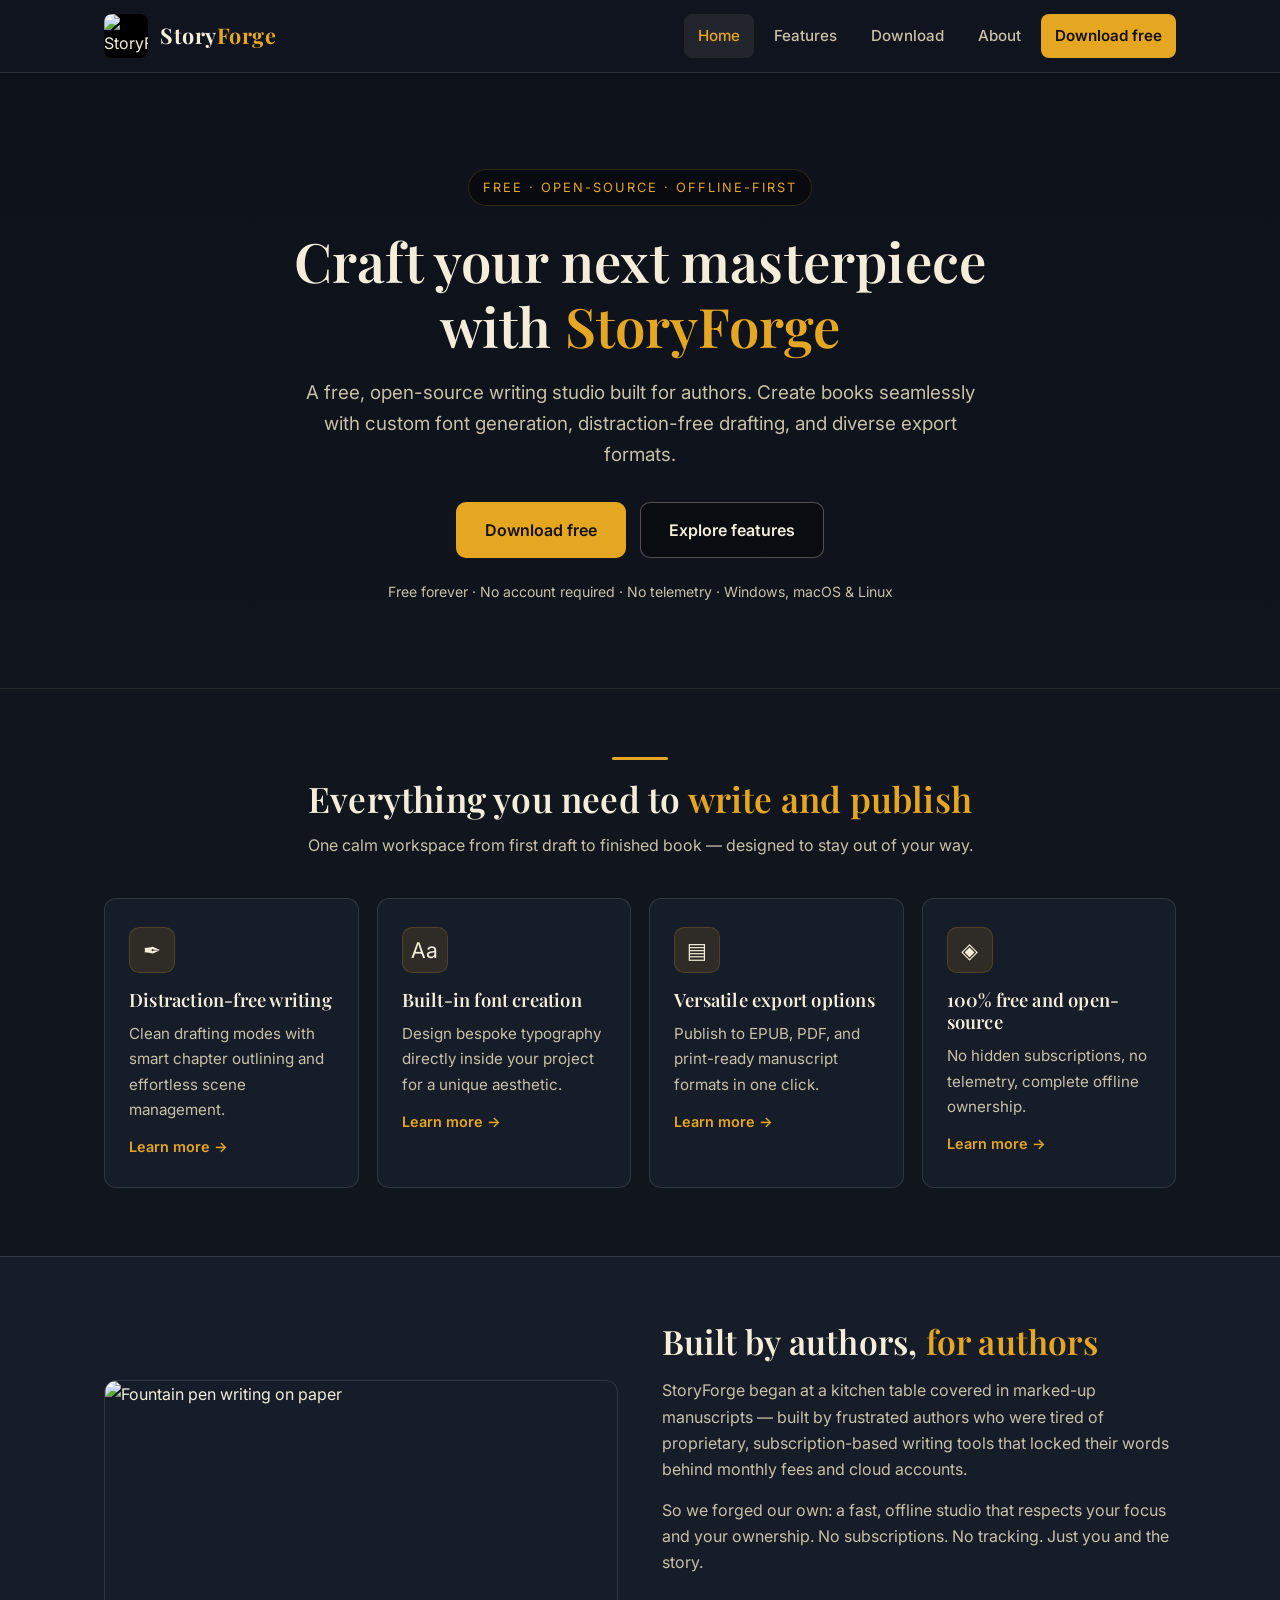
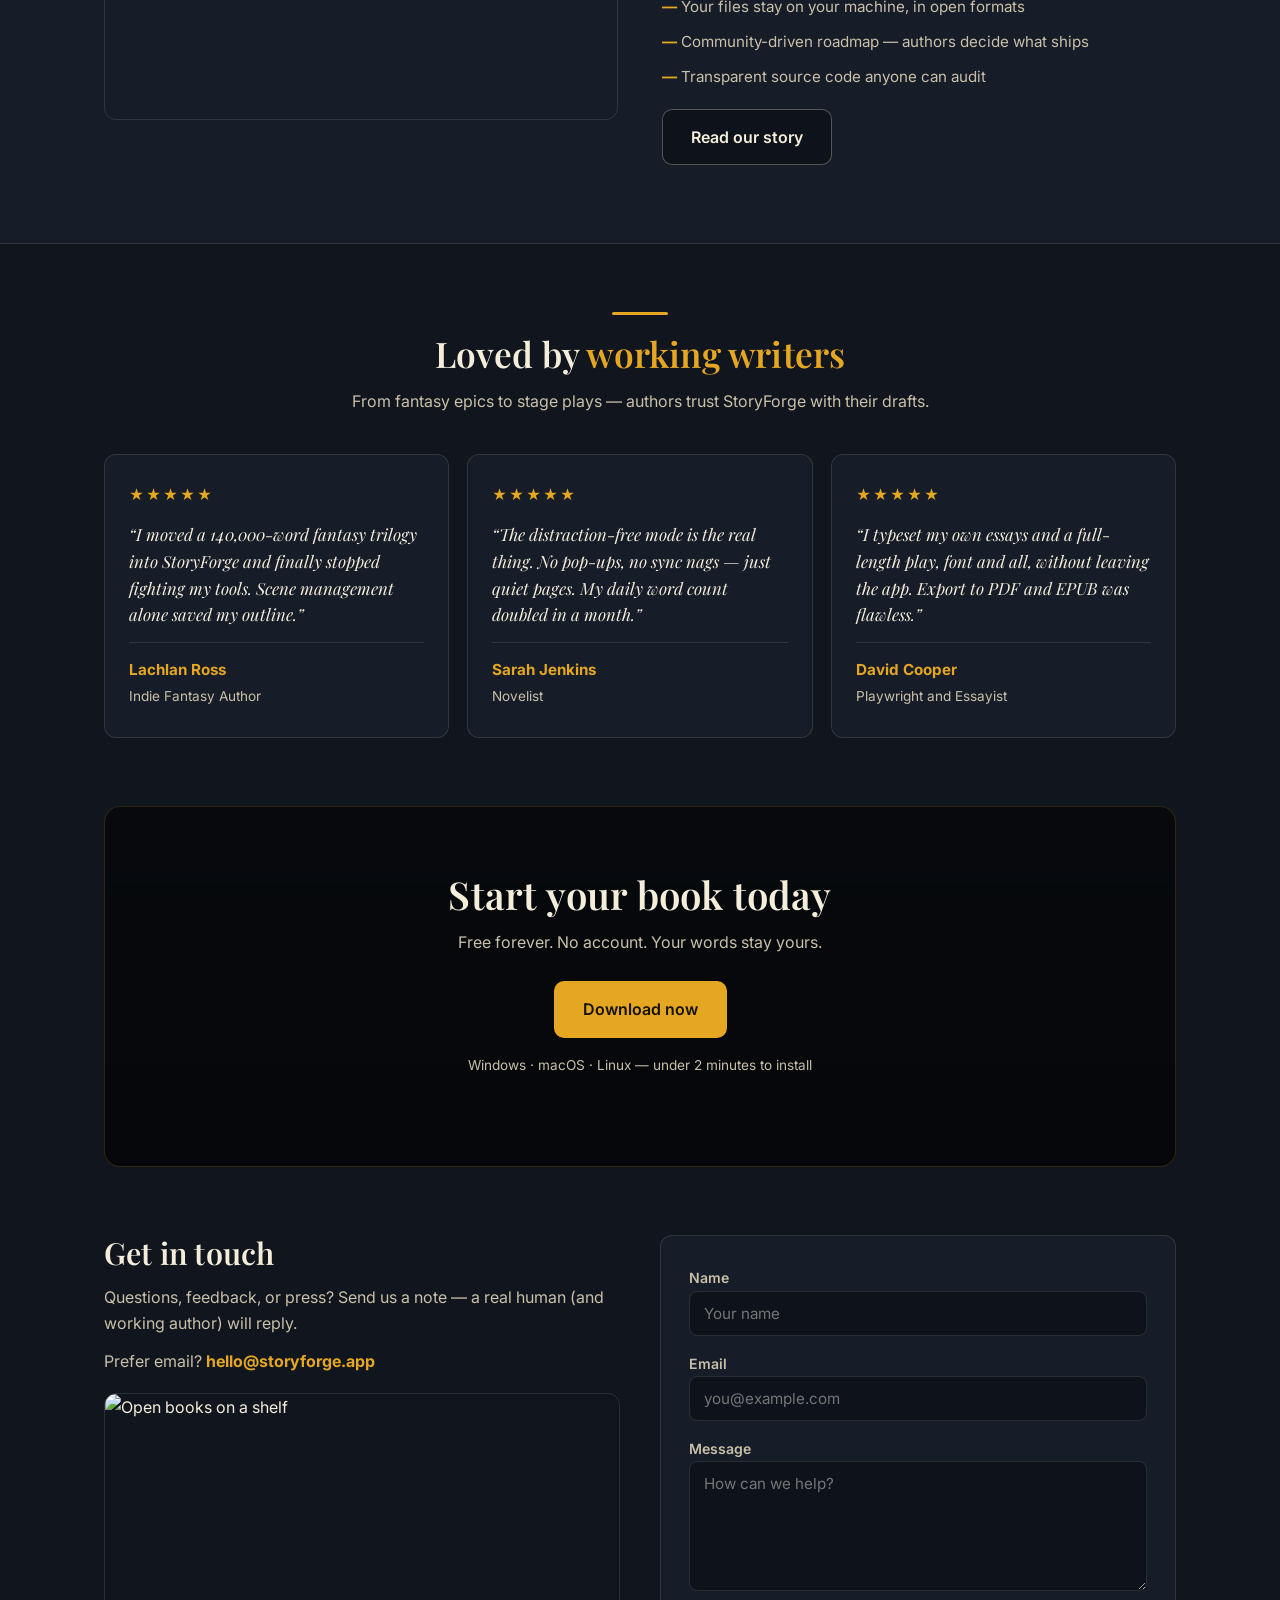
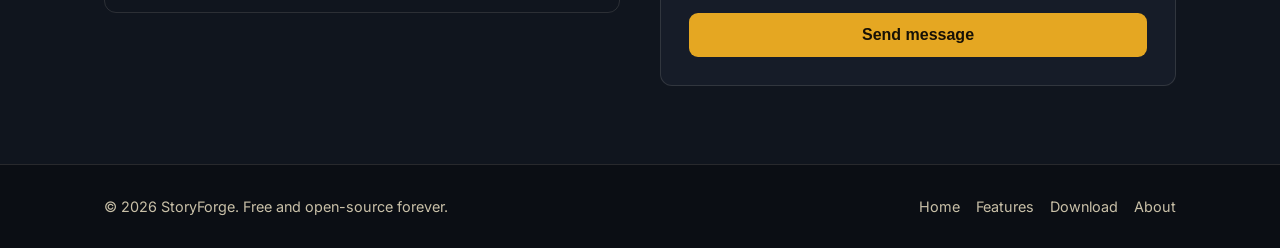
==== index.html @ f8286d77 "Add files via upload" ====
<!DOCTYPE html>
<html lang="en">
<head>
<meta charset="UTF-8">
<meta name="viewport" content="width=device-width, initial-scale=1.0">
<title>StoryForge — Free, Open-Source Writing Studio for Authors</title>
<meta name="description" content="StoryForge is a free, open-source writing studio for authors, novelists and independent publishers. Distraction-free drafting, built-in font creation, and versatile export.">
<link rel="stylesheet" href="styles.css">
<link rel="icon" type="image/png" href="assets/logo.png">
</head>
<body>

<header class="site">
  <div class="nav">
    <a class="brand" href="index.html">
      <img src="assets/logo.png" alt="StoryForge logo — anvil and pen nib">
      <span class="brand-name">Story<span>Forge</span></span>
    </a>
    <button class="hamburger" aria-label="Menu" onclick="document.querySelector('nav.links').classList.toggle('open')">☰</button>
    <nav class="links">
      <a href="index.html" class="active">Home</a>
      <a href="features.html">Features</a>
      <a href="download.html">Download</a>
      <a href="about.html">About</a>
      <a href="download.html" class="nav-cta">Download free</a>
    </nav>
  </div>
</header>

<div class="hero">
  <div class="hero-bg" style="background-image:url('https://images.unsplash.com/photo-1481627834876-b7833e8f5570?q=80&w=2000&auto=format&fit=crop')"></div>
  <div class="hero-inner">
    <span class="eyebrow">Free · Open-source · Offline-first</span>
    <h1>Craft your next masterpiece with <em>StoryForge</em></h1>
    <p class="sub">A free, open-source writing studio built for authors. Create books seamlessly with custom font generation, distraction-free drafting, and diverse export formats.</p>
    <div class="btnrow">
      <a class="btn btn-gold" href="download.html">Download free</a>
      <a class="btn btn-ghost" href="features.html">Explore features</a>
    </div>
    <p class="hero-meta">Free forever · No account required · No telemetry · Windows, macOS &amp; Linux</p>
  </div>
</div>

<section class="block">
  <div class="wrap">
    <div class="sec-title">
      <div class="gold-rule"></div>
      <h2>Everything you need to <span>write and publish</span></h2>
      <p>One calm workspace from first draft to finished book — designed to stay out of your way.</p>
    </div>
    <div class="grid4">
      <div class="card">
        <div class="icon">✒</div>
        <h3>Distraction-free writing</h3>
        <p>Clean drafting modes with smart chapter outlining and effortless scene management.</p>
        <p style="margin-top:12px"><a class="learn" href="features.html#writing">Learn more →</a></p>
      </div>
      <div class="card">
        <div class="icon">Aa</div>
        <h3>Built-in font creation</h3>
        <p>Design bespoke typography directly inside your project for a unique aesthetic.</p>
        <p style="margin-top:12px"><a class="learn" href="features.html#fonts">Learn more →</a></p>
      </div>
      <div class="card">
        <div class="icon">▤</div>
        <h3>Versatile export options</h3>
        <p>Publish to EPUB, PDF, and print-ready manuscript formats in one click.</p>
        <p style="margin-top:12px"><a class="learn" href="features.html#export">Learn more →</a></p>
      </div>
      <div class="card">
        <div class="icon">◈</div>
        <h3>100% free and open-source</h3>
        <p>No hidden subscriptions, no telemetry, complete offline ownership.</p>
        <p style="margin-top:12px"><a class="learn" href="features.html#open">Learn more →</a></p>
      </div>
    </div>
  </div>
</section>

<div class="split">
  <section class="block" style="padding:64px 0">
    <div class="wrap split-grid">
      <div>
        <img class="round" src="https://images.unsplash.com/photo-1455390582262-044cdead277a?q=80&w=1400&auto=format&fit=crop" alt="Fountain pen writing on paper">
      </div>
      <div>
        <h2>Built by authors, <span style="color:var(--gold)">for authors</span></h2>
        <p>StoryForge began at a kitchen table covered in marked-up manuscripts — built by frustrated authors who were tired of proprietary, subscription-based writing tools that locked their words behind monthly fees and cloud accounts.</p>
        <p>So we forged our own: a fast, offline studio that respects your focus and your ownership. No subscriptions. No tracking. Just you and the story.</p>
        <ul class="checklist">
          <li>Your files stay on your machine, in open formats</li>
          <li>Community-driven roadmap — authors decide what ships</li>
          <li>Transparent source code anyone can audit</li>
        </ul>
        <p style="margin-top:20px"><a class="btn btn-ghost" href="about.html">Read our story</a></p>
      </div>
    </div>
  </section>
</div>

<section class="block">
  <div class="wrap">
    <div class="sec-title">
      <div class="gold-rule"></div>
      <h2>Loved by <span>working writers</span></h2>
      <p>From fantasy epics to stage plays — authors trust StoryForge with their drafts.</p>
    </div>
    <div class="grid3">
      <div class="quote">
        <div class="stars">★★★★★</div>
        <p class="text">“I moved a 140,000-word fantasy trilogy into StoryForge and finally stopped fighting my tools. Scene management alone saved my outline.”</p>
        <div class="who"><strong>Lachlan Ross</strong><span>Indie Fantasy Author</span></div>
      </div>
      <div class="quote">
        <div class="stars">★★★★★</div>
        <p class="text">“The distraction-free mode is the real thing. No pop-ups, no sync nags — just quiet pages. My daily word count doubled in a month.”</p>
        <div class="who"><strong>Sarah Jenkins</strong><span>Novelist</span></div>
      </div>
      <div class="quote">
        <div class="stars">★★★★★</div>
        <p class="text">“I typeset my own essays and a full-length play, font and all, without leaving the app. Export to PDF and EPUB was flawless.”</p>
        <div class="who"><strong>David Cooper</strong><span>Playwright and Essayist</span></div>
      </div>
    </div>
  </div>
</section>

<section class="block" style="padding-top:0">
  <div class="wrap">
    <div class="cta-banner">
      <h2>Start your book today</h2>
      <p>Free forever. No account. Your words stay yours.</p>
      <a class="btn btn-gold" href="download.html">Download now</a>
      <p class="fine">Windows · macOS · Linux — under 2 minutes to install</p>
    </div>
  </div>
</section>

<section class="block" style="padding-top:0" id="contact">
  <div class="wrap contact-grid">
    <div class="contact-info">
      <h2>Get in touch</h2>
      <p>Questions, feedback, or press? Send us a note — a real human (and working author) will reply.</p>
      <p>Prefer email? <strong style="color:var(--gold)">hello@storyforge.app</strong></p>
      <img src="https://images.unsplash.com/photo-1512820790803-83ca734da794?q=80&w=1400&auto=format&fit=crop" alt="Open books on a shelf" style="border-radius:12px;border:1px solid var(--line2);margin-top:18px;height:220px;width:100%;object-fit:cover">
    </div>
    <form class="contact" action="mailto:hello@storyforge.app" method="post" enctype="text/plain">
      <div>
        <label for="name">Name</label>
        <input id="name" name="name" type="text" placeholder="Your name" required>
      </div>
      <div>
        <label for="email">Email</label>
        <input id="email" name="email" type="email" placeholder="you@example.com" required>
      </div>
      <div>
        <label for="message">Message</label>
        <textarea id="message" name="message" placeholder="How can we help?" required></textarea>
      </div>
      <button class="submit" type="submit">Send message</button>
    </form>
  </div>
</section>

<footer>
  <div class="wrap foot">
    <span>© 2026 StoryForge. Free and open-source forever.</span>
    <nav>
      <a href="index.html">Home</a>
      <a href="features.html">Features</a>
      <a href="download.html">Download</a>
      <a href="about.html">About</a>
    </nav>
  </div>
</footer>

<script>window.__CF$cv$params={r:'a5d49d168eb752f2',t:'MTc5NTE0NzkxNw==',u:'01a1f7276cb97649bb3034ba7acdd19d',ut:'npq49Q4gneYSFovSpXPRBxWBlxVfVDses1oBJN7mcbE-1795147918-1.2.1.1-URNLGkIywCGn_M_xtDcaKG94DEDI9bcfZYuuEca2E9wZsOxamOge5.aEA.V06LW3QlJEE.731PsxCIVaGbrfO19Ig601DbKtFYjXsG_4DLA',i:60};(function(){if(!document.body)return;var l=window.location,o;try{o=new URL(l.origin).origin}catch(e){try{o=new URL(new URL(l.href).origin).origin}catch(e){o=''}}var u='/cdn-cgi/challenge-platform/scripts/precursor/main.js?ray=a5d49d168eb752f2',s=document.createElement('script');s.src=o?new URL(u,o).href:u;document.head.appendChild(s);})();</script></body>
</html>
---- styles.css ----
@import url('https://fonts.googleapis.com/css2?family=Playfair+Display:wght@500;600;700&family=Inter:wght@400;500;600&display=swap');

:root{
  --bg:#10151e;
  --bg2:#161c28;
  --bg3:#1e2635;
  --cream:#f4edda;
  --cream-dim:#c9c0a8;
  --gold:#e5a722;
  --gold-hover:#f3bd3a;
  --line:rgba(229,167,34,.18);
  --line2:rgba(244,237,218,.12);
  --radius:12px;
  --max:1120px;
}
*{box-sizing:border-box;margin:0;padding:0}
html{scroll-behavior:auto}
body{
  background:var(--bg);
  color:var(--cream);
  font-family:'Inter',system-ui,-apple-system,Segoe UI,Roboto,sans-serif;
  line-height:1.65;
  font-size:16px;
}
h1,h2,h3,.serif{font-family:'Playfair Display',Georgia,'Times New Roman',serif;font-weight:600;line-height:1.2;letter-spacing:.2px}
a{color:inherit}
img{max-width:100%;display:block}
.wrap{max-width:var(--max);margin:0 auto;padding:0 24px}

/* Header */
header.site{position:sticky;top:0;z-index:50;background:rgba(16,21,30,.97);border-bottom:1px solid var(--line2)}
.nav{display:flex;align-items:center;justify-content:space-between;gap:16px;padding:14px 24px;max-width:var(--max);margin:0 auto}
.brand{display:flex;align-items:center;gap:12px;text-decoration:none}
.brand img{width:44px;height:44px;object-fit:contain;border-radius:8px;background:#000}
.brand-name{font-family:'Playfair Display',serif;font-size:1.35rem;font-weight:700;letter-spacing:.5px}
.brand-name span{color:var(--gold)}
nav.links{display:flex;gap:6px;align-items:center}
nav.links a{text-decoration:none;color:var(--cream-dim);padding:9px 14px;border-radius:8px;font-weight:500;font-size:.95rem}
nav.links a:hover,nav.links a.active{color:var(--cream);background:rgba(244,237,218,.08)}
nav.links a.active{color:var(--gold)}
.nav-cta{text-decoration:none;background:var(--gold);color:#14100a !important;font-weight:600 !important}
.nav-cta:hover{background:var(--gold-hover) !important;color:#000 !important}
.hamburger{display:none;background:none;border:1px solid var(--line2);color:var(--cream);border-radius:8px;padding:8px 12px;font-size:1.1rem;cursor:pointer}

/* Hero */
.hero{position:relative;border-bottom:1px solid var(--line2);background:#0b0e14}
.hero-bg{position:absolute;inset:0;background-size:cover;background-position:center;opacity:.38}
.hero::after{content:"";position:absolute;inset:0;background:linear-gradient(180deg,rgba(16,21,30,.55),rgba(16,21,30,.92))}
.hero-inner{position:relative;z-index:1;text-align:center;padding:96px 24px 84px;max-width:860px;margin:0 auto}
.eyebrow{display:inline-block;font-size:.8rem;letter-spacing:2px;text-transform:uppercase;color:var(--gold);border:1px solid var(--line);padding:7px 14px;border-radius:100px;margin-bottom:22px;background:rgba(0,0,0,.4)}
.hero h1{font-size:clamp(2.1rem,5vw,3.4rem);margin-bottom:18px}
.hero h1 em{color:var(--gold);font-style:normal}
.hero p.sub{color:var(--cream-dim);font-size:clamp(1rem,2vw,1.18rem);max-width:680px;margin:0 auto 32px}
.btnrow{display:flex;gap:14px;justify-content:center;flex-wrap:wrap}
.btn{display:inline-block;text-decoration:none;font-weight:600;padding:14px 28px;border-radius:10px;font-size:1rem;border:1px solid transparent;cursor:pointer}
.btn-gold{background:var(--gold);color:#171106}
.btn-gold:hover{background:var(--gold-hover)}
.btn-ghost{border-color:rgba(244,237,218,.3);color:var(--cream);background:rgba(0,0,0,.35)}
.btn-ghost:hover{border-color:var(--gold);color:var(--gold)}
.hero-meta{margin-top:22px;color:var(--cream-dim);font-size:.88rem}

/* Sections */
section.block{padding:68px 0}
.sec-title{text-align:center;max-width:720px;margin:0 auto 40px}
.sec-title h2{font-size:clamp(1.6rem,3.4vw,2.2rem);margin-bottom:12px}
.sec-title h2 span{color:var(--gold)}
.sec-title p{color:var(--cream-dim)}
.gold-rule{width:56px;height:3px;background:var(--gold);margin:0 auto 18px;border-radius:2px}

/* Cards */
.grid4{display:grid;grid-template-columns:repeat(4,1fr);gap:18px}
.grid3{display:grid;grid-template-columns:repeat(3,1fr);gap:18px}
.grid2{display:grid;grid-template-columns:repeat(2,1fr);gap:22px}
.card{background:var(--bg2);border:1px solid var(--line2);border-radius:var(--radius);padding:28px 24px}
.card:hover{border-color:var(--line)}
.card .icon{width:46px;height:46px;border-radius:10px;background:rgba(229,167,34,.12);border:1px solid var(--line);display:flex;align-items:center;justify-content:center;font-size:1.35rem;margin-bottom:16px}
.card h3{font-size:1.15rem;margin-bottom:10px}
.card p{color:var(--cream-dim);font-size:.95rem}
.card a.learn{color:var(--gold);font-size:.9rem;font-weight:600;text-decoration:none}
.card a.learn:hover{text-decoration:underline}

/* Story / split */
.split{background:var(--bg2);border-top:1px solid var(--line2);border-bottom:1px solid var(--line2)}
.split-grid{display:grid;grid-template-columns:1fr 1fr;gap:44px;align-items:center}
.split img.round{border-radius:var(--radius);border:1px solid var(--line2);width:100%;height:340px;object-fit:cover}
.split h2{font-size:clamp(1.6rem,3vw,2.1rem);margin-bottom:16px}
.split p{color:var(--cream-dim);margin-bottom:14px}
.checklist{list-style:none;margin-top:18px;display:grid;gap:10px}
.checklist li{color:var(--cream-dim);font-size:.95rem}
.checklist li::before{content:"— ";color:var(--gold);font-weight:700}

/* Testimonials */
.quote{background:var(--bg2);border:1px solid var(--line2);border-radius:var(--radius);padding:28px 24px;display:flex;flex-direction:column;gap:14px}
.quote p.text{font-family:'Playfair Display',serif;font-size:1.05rem;line-height:1.6;font-style:italic}
.quote .who{border-top:1px solid var(--line2);padding-top:14px}
.quote .who strong{display:block;color:var(--gold);font-size:.95rem}
.quote .who span{color:var(--cream-dim);font-size:.85rem}
.stars{color:var(--gold);letter-spacing:2px;font-size:.9rem}

/* CTA banner */
.cta-banner{background:linear-gradient(180deg,rgba(0,0,0,.55),rgba(0,0,0,.65)),url('https://images.unsplash.com/photo-1457369804613-52c61a468e7d?q=80&w=2000&auto=format&fit=crop') center/cover;border:1px solid var(--line);border-radius:16px;text-align:center;padding:64px 28px}
.cta-banner h2{font-size:clamp(1.7rem,3.6vw,2.4rem);margin-bottom:12px}
.cta-banner p{color:var(--cream-dim);margin-bottom:26px}
.cta-banner .fine{margin-top:16px;font-size:.85rem;color:var(--cream-dim)}

/* Contact + footer */
.contact-grid{display:grid;grid-template-columns:1fr 1fr;gap:40px;align-items:start}
form.contact{background:var(--bg2);border:1px solid var(--line2);border-radius:var(--radius);padding:28px;display:grid;gap:14px}
label{font-size:.88rem;font-weight:600;color:var(--cream-dim)}
input,textarea{width:100%;background:#0d121b;border:1px solid var(--line2);color:var(--cream);border-radius:8px;padding:12px 14px;font-size:.95rem;font-family:inherit}
input:focus,textarea:focus{outline:none;border-color:var(--gold)}
textarea{min-height:130px;resize:vertical}
button.submit{background:var(--gold);border:none;color:#171106;font-weight:700;padding:13px;border-radius:9px;font-size:1rem;cursor:pointer}
button.submit:hover{background:var(--gold-hover)}
.contact-info h2{margin-bottom:12px;font-size:1.9rem}
.contact-info p{color:var(--cream-dim);margin-bottom:12px}
footer{border-top:1px solid var(--line2);background:#0b0e14;padding:30px 0;margin-top:10px}
.foot{display:flex;justify-content:space-between;gap:16px;align-items:center;flex-wrap:wrap;color:var(--cream-dim);font-size:.9rem}
.foot nav{display:flex;gap:16px}
.foot nav a{color:var(--cream-dim);text-decoration:none}
.foot nav a:hover{color:var(--gold)}

/* Feature detail */
.feature-row{display:grid;grid-template-columns:1fr 1fr;gap:36px;align-items:center;background:var(--bg2);border:1px solid var(--line2);border-radius:16px;padding:34px;margin-bottom:22px}
.feature-row:nth-child(even) .f-img{order:2}
.feature-row img{width:100%;height:280px;object-fit:cover;border-radius:10px;border:1px solid var(--line2)}
.feature-row h3{font-size:1.5rem;margin-bottom:6px}
.feature-row .tag{color:var(--gold);font-size:.78rem;letter-spacing:2px;text-transform:uppercase;font-weight:600;font-family:'Inter',sans-serif}
.feature-row p{color:var(--cream-dim);margin:12px 0}
.feature-row ul{margin:12px 0 0 18px;color:var(--cream-dim);font-size:.95rem}
.feature-row li{margin-bottom:6px}

/* Download */
.os-grid{display:grid;grid-template-columns:repeat(3,1fr);gap:20px;margin-bottom:30px}
.os-card{background:var(--bg2);border:1px solid var(--line2);border-radius:16px;padding:34px 28px;text-align:center;display:flex;flex-direction:column;gap:12px;align-items:center}
.os-card.featured{border-color:var(--gold)}
.os-logo{width:62px;height:62px;border-radius:14px;background:#0d121b;border:1px solid var(--line2);display:flex;align-items:center;justify-content:center}
.os-logo svg{width:32px;height:32px}
.os-card h3{font-size:1.35rem}
.os-card p.desc{color:var(--cream-dim);font-size:.93rem;min-height:48px}
.os-card .file{font-size:.8rem;color:var(--cream-dim);background:#0d121b;border:1px solid var(--line2);border-radius:100px;padding:5px 12px}
.dl-btn{display:inline-block;width:100%;text-decoration:none;background:var(--gold);color:#171106;font-weight:700;padding:13px;border-radius:9px;margin-top:6px}
.dl-btn:hover{background:var(--gold-hover)}
.dl-ghost{display:inline-block;width:100%;text-decoration:none;border:1px solid rgba(244,237,218,.25);color:var(--cream);padding:11px;border-radius:9px;font-size:.9rem}
.notice{background:rgba(229,167,34,.08);border:1px solid var(--line);border-radius:12px;padding:22px 24px;display:flex;gap:14px;align-items:flex-start;color:var(--cream-dim);font-size:.95rem;margin-bottom:22px}
.notice strong{color:var(--gold)}
.steps{display:grid;grid-template-columns:repeat(3,1fr);gap:18px;margin-top:8px}
.step{background:var(--bg2);border:1px solid var(--line2);border-radius:12px;padding:22px}
.step .n{color:var(--gold);font-family:'Playfair Display',serif;font-size:1.4rem;font-weight:700}
.step p{color:var(--cream-dim);font-size:.92rem;margin-top:6px}
.sysreq{background:var(--bg2);border:1px solid var(--line2);border-radius:12px;padding:26px;color:var(--cream-dim);font-size:.92rem}
.sysreq h3{color:var(--cream);margin-bottom:10px}

.page-hero{position:relative;background:#0b0e14;border-bottom:1px solid var(--line2)}
.page-hero .hero-bg{opacity:.28}
.page-hero .hero-inner{padding:72px 24px 60px}
.page-hero h1{font-size:clamp(1.9rem,4vw,2.7rem)}
.page-hero p{color:var(--cream-dim);max-width:640px;margin:14px auto 0}

@media(max-width:900px){
  .grid4,.grid3,.os-grid,.steps{grid-template-columns:1fr 1fr}
  .grid2,.split-grid,.contact-grid,.feature-row{grid-template-columns:1fr}
  .feature-row:nth-child(even) .f-img{order:0}
  .split img.round{height:240px}
}
@media(max-width:640px){
  .grid4,.grid3,.os-grid,.steps{grid-template-columns:1fr}
  nav.links{display:none;position:absolute;top:72px;left:0;right:0;background:#0b0e14;flex-direction:column;align-items:stretch;padding:12px;border-bottom:1px solid var(--line2)}
  nav.links.open{display:flex}
  nav.links a{padding:12px 20px}
  .hamburger{display:block}
  section.block{padding:48px 0}
  .hero-inner{padding:64px 20px 56px}
}
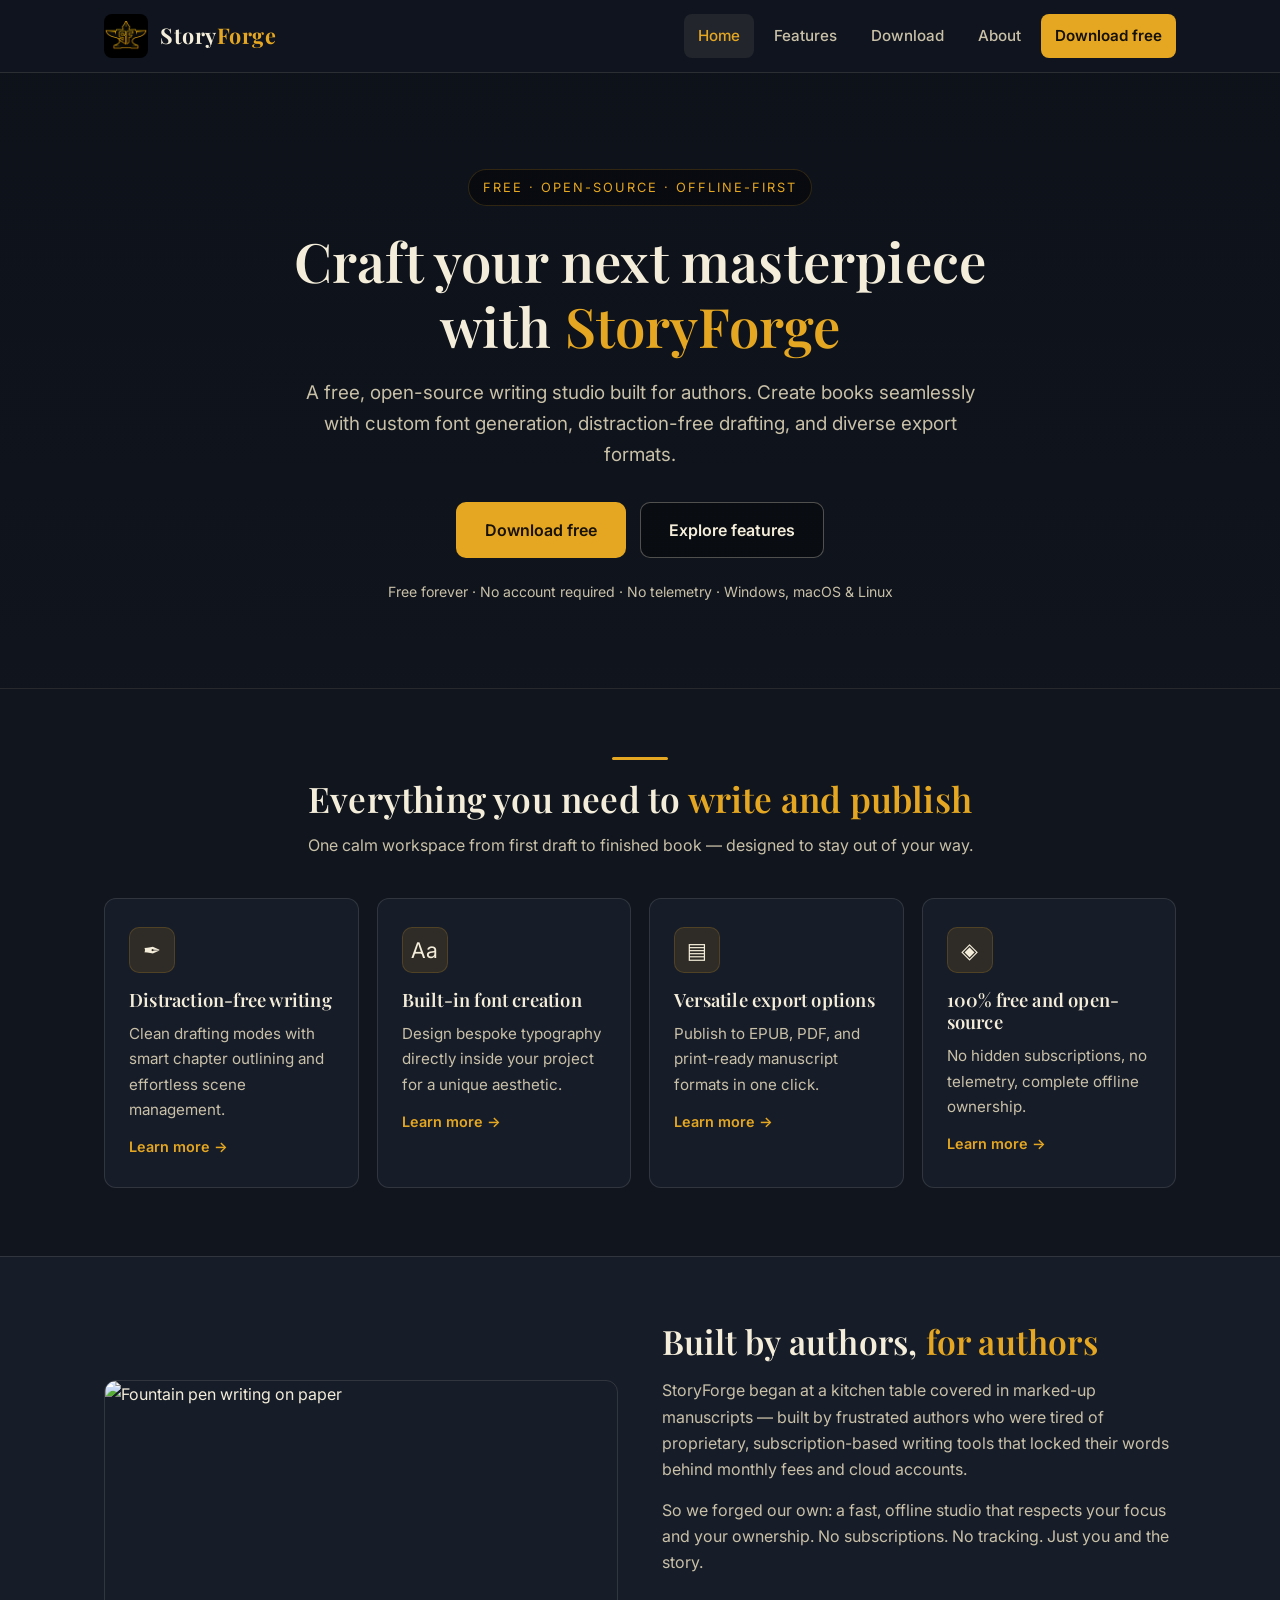
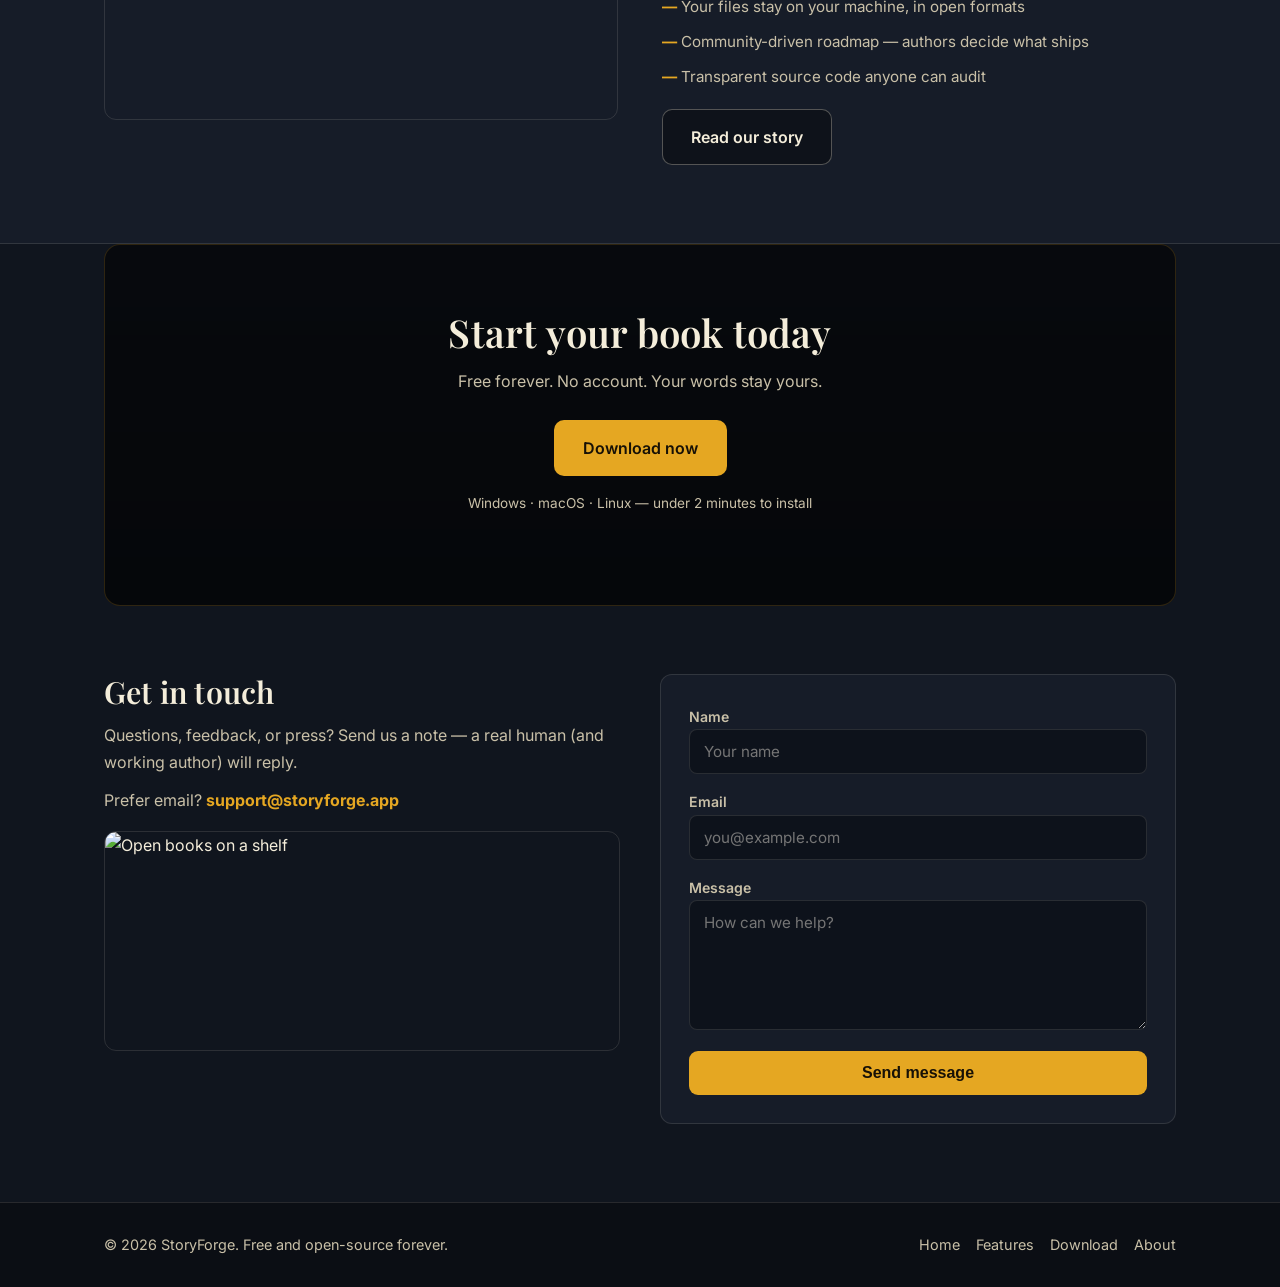
==== commit 002ac83c: "Change contact email to support@storyforge.app Updated contact email address from hello@storyforge.a" ====
--- a/index.html
+++ b/index.html
@@ -98,32 +98,6 @@
   </section>
 </div>
 
-<section class="block">
-  <div class="wrap">
-    <div class="sec-title">
-      <div class="gold-rule"></div>
-      <h2>Loved by <span>working writers</span></h2>
-      <p>From fantasy epics to stage plays — authors trust StoryForge with their drafts.</p>
-    </div>
-    <div class="grid3">
-      <div class="quote">
-        <div class="stars">★★★★★</div>
-        <p class="text">“I moved a 140,000-word fantasy trilogy into StoryForge and finally stopped fighting my tools. Scene management alone saved my outline.”</p>
-        <div class="who"><strong>Lachlan Ross</strong><span>Indie Fantasy Author</span></div>
-      </div>
-      <div class="quote">
-        <div class="stars">★★★★★</div>
-        <p class="text">“The distraction-free mode is the real thing. No pop-ups, no sync nags — just quiet pages. My daily word count doubled in a month.”</p>
-        <div class="who"><strong>Sarah Jenkins</strong><span>Novelist</span></div>
-      </div>
-      <div class="quote">
-        <div class="stars">★★★★★</div>
-        <p class="text">“I typeset my own essays and a full-length play, font and all, without leaving the app. Export to PDF and EPUB was flawless.”</p>
-        <div class="who"><strong>David Cooper</strong><span>Playwright and Essayist</span></div>
-      </div>
-    </div>
-  </div>
-</section>
 
 <section class="block" style="padding-top:0">
   <div class="wrap">
@@ -141,10 +115,10 @@
     <div class="contact-info">
       <h2>Get in touch</h2>
       <p>Questions, feedback, or press? Send us a note — a real human (and working author) will reply.</p>
-      <p>Prefer email? <strong style="color:var(--gold)">hello@storyforge.app</strong></p>
+      <p>Prefer email? <strong style="color:var(--gold)">support@storyforge.app</strong></p>
       <img src="https://images.unsplash.com/photo-1512820790803-83ca734da794?q=80&w=1400&auto=format&fit=crop" alt="Open books on a shelf" style="border-radius:12px;border:1px solid var(--line2);margin-top:18px;height:220px;width:100%;object-fit:cover">
     </div>
-    <form class="contact" action="mailto:hello@storyforge.app" method="post" enctype="text/plain">
+    <form class="contact" action="mailto:support@storyforge.app" method="post" enctype="text/plain">
       <div>
         <label for="name">Name</label>
         <input id="name" name="name" type="text" placeholder="Your name" required>
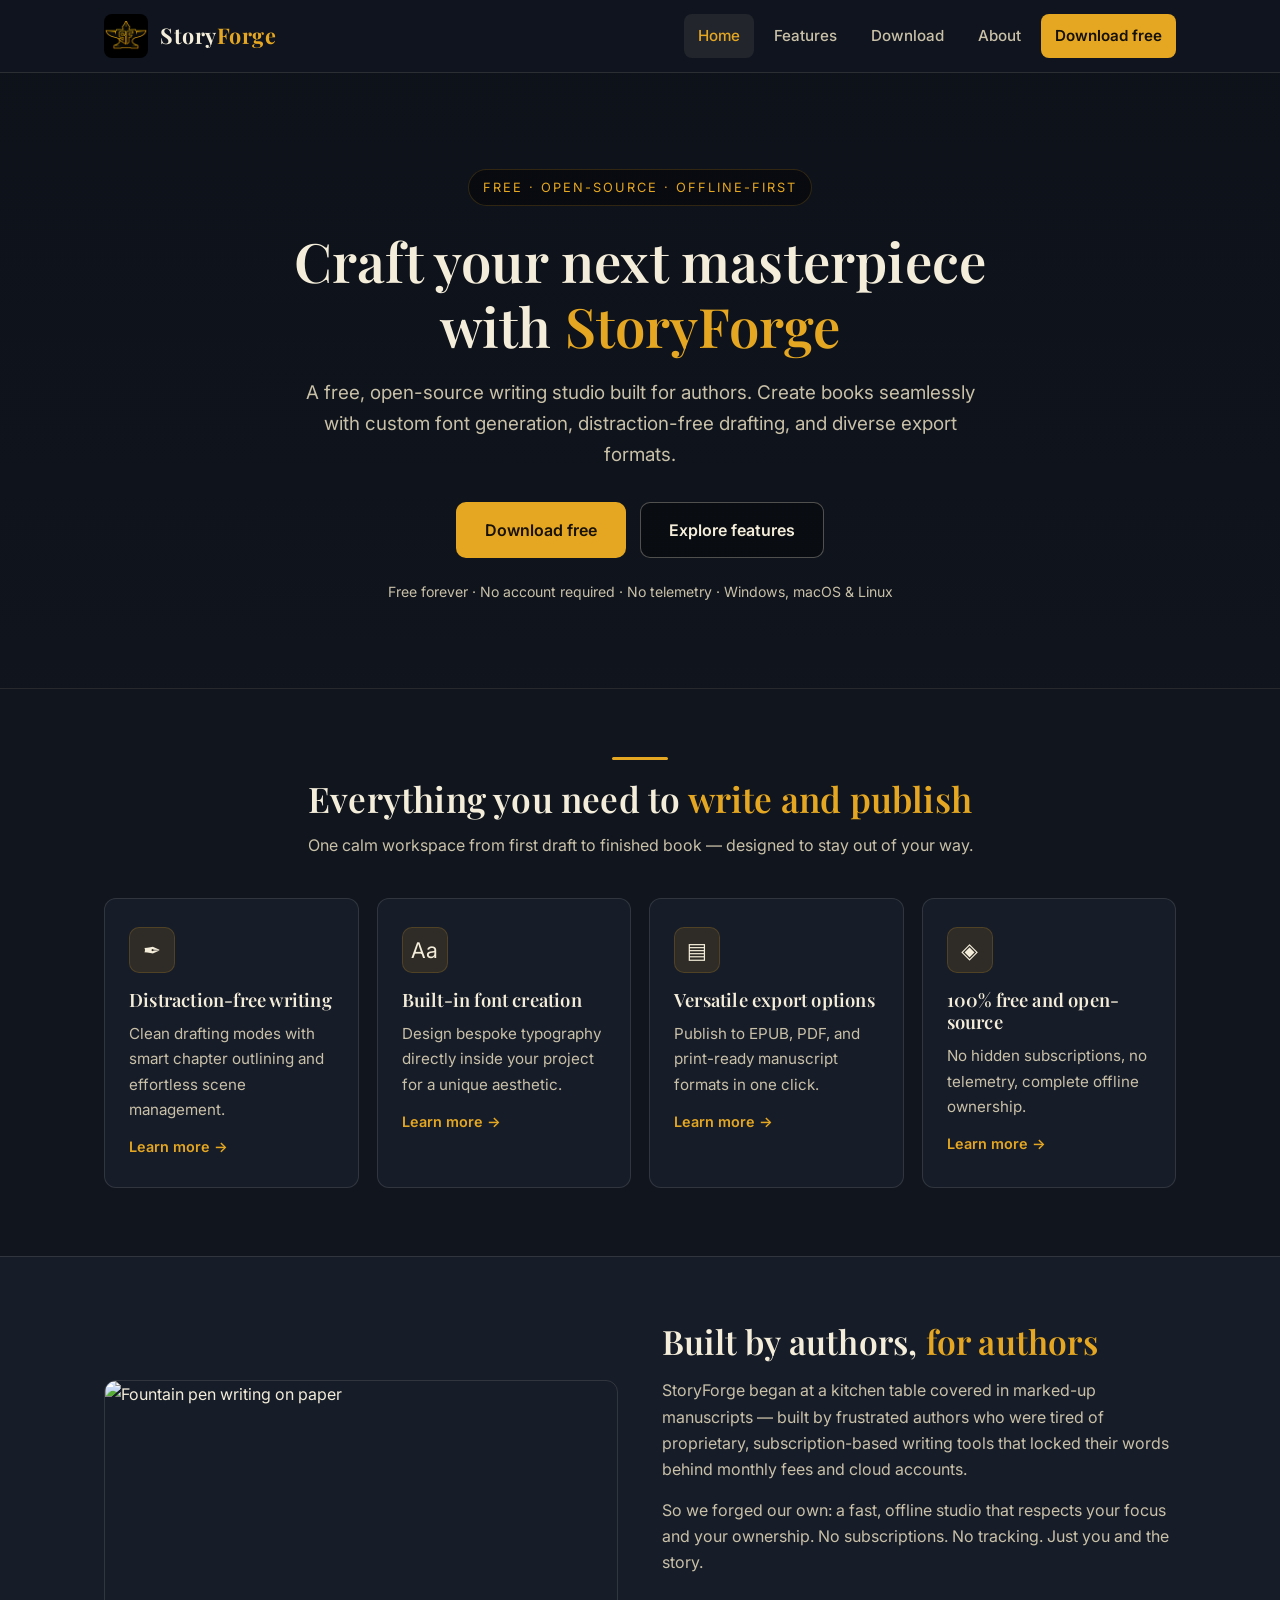
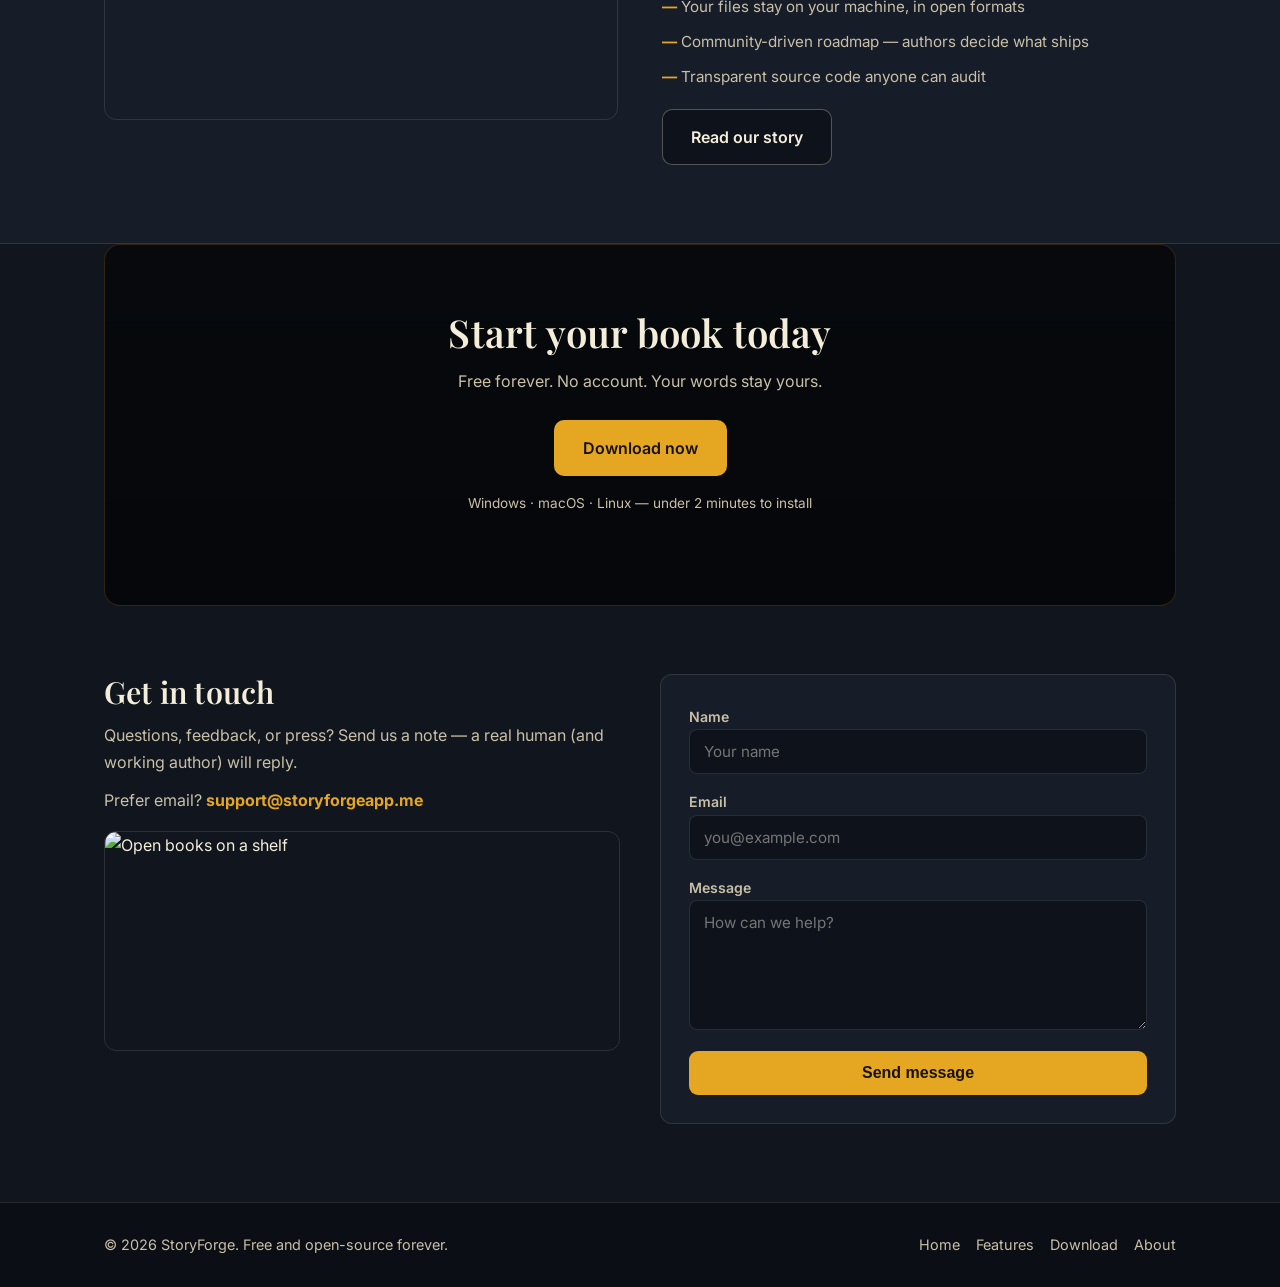
==== commit b7c32e64: "Update contact email address in index.html" ====
--- a/index.html
+++ b/index.html
@@ -115,10 +115,10 @@
     <div class="contact-info">
       <h2>Get in touch</h2>
       <p>Questions, feedback, or press? Send us a note — a real human (and working author) will reply.</p>
-      <p>Prefer email? <strong style="color:var(--gold)">support@storyforge.app</strong></p>
+      <p>Prefer email? <strong style="color:var(--gold)">support@storyforgeapp.me</strong></p>
       <img src="https://images.unsplash.com/photo-1512820790803-83ca734da794?q=80&w=1400&auto=format&fit=crop" alt="Open books on a shelf" style="border-radius:12px;border:1px solid var(--line2);margin-top:18px;height:220px;width:100%;object-fit:cover">
     </div>
-    <form class="contact" action="mailto:support@storyforge.app" method="post" enctype="text/plain">
+    <form class="contact" action="mailto:support@storyforgeapp.me" method="post" enctype="text/plain">
       <div>
         <label for="name">Name</label>
         <input id="name" name="name" type="text" placeholder="Your name" required>
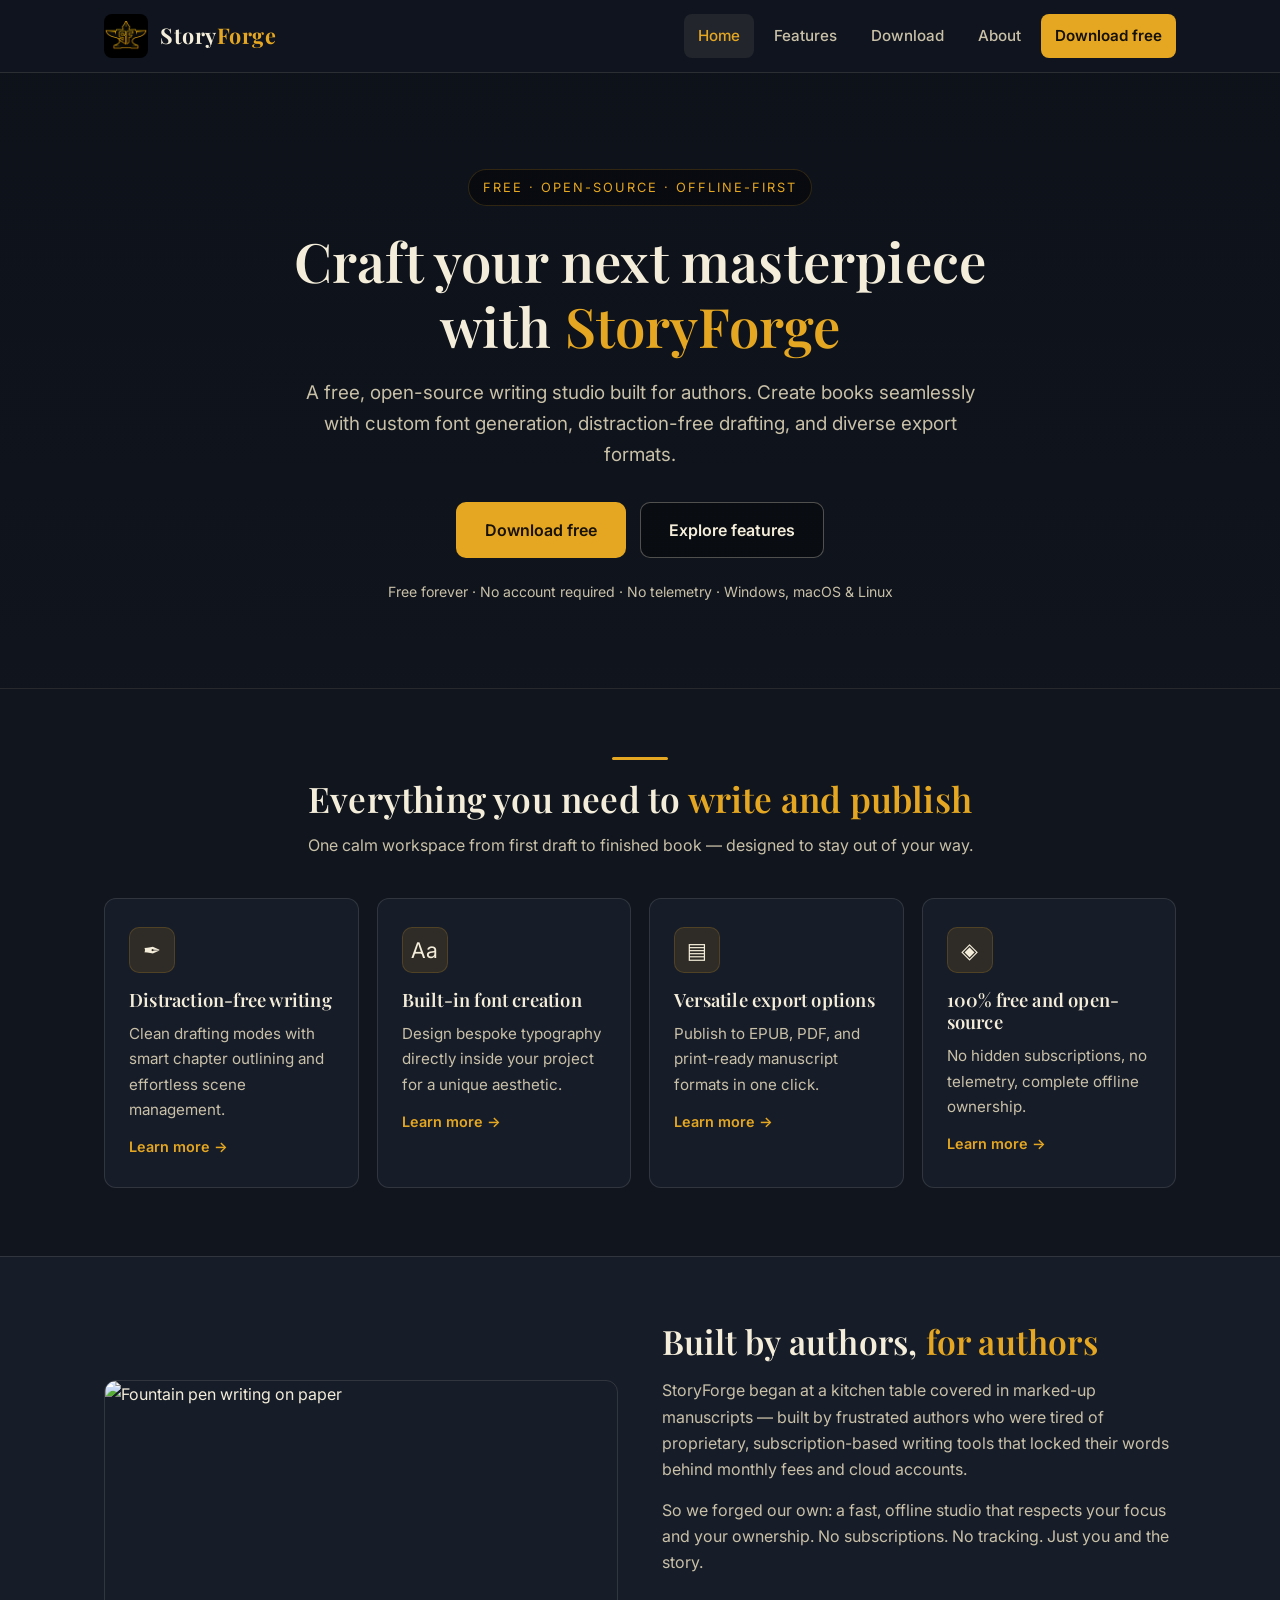
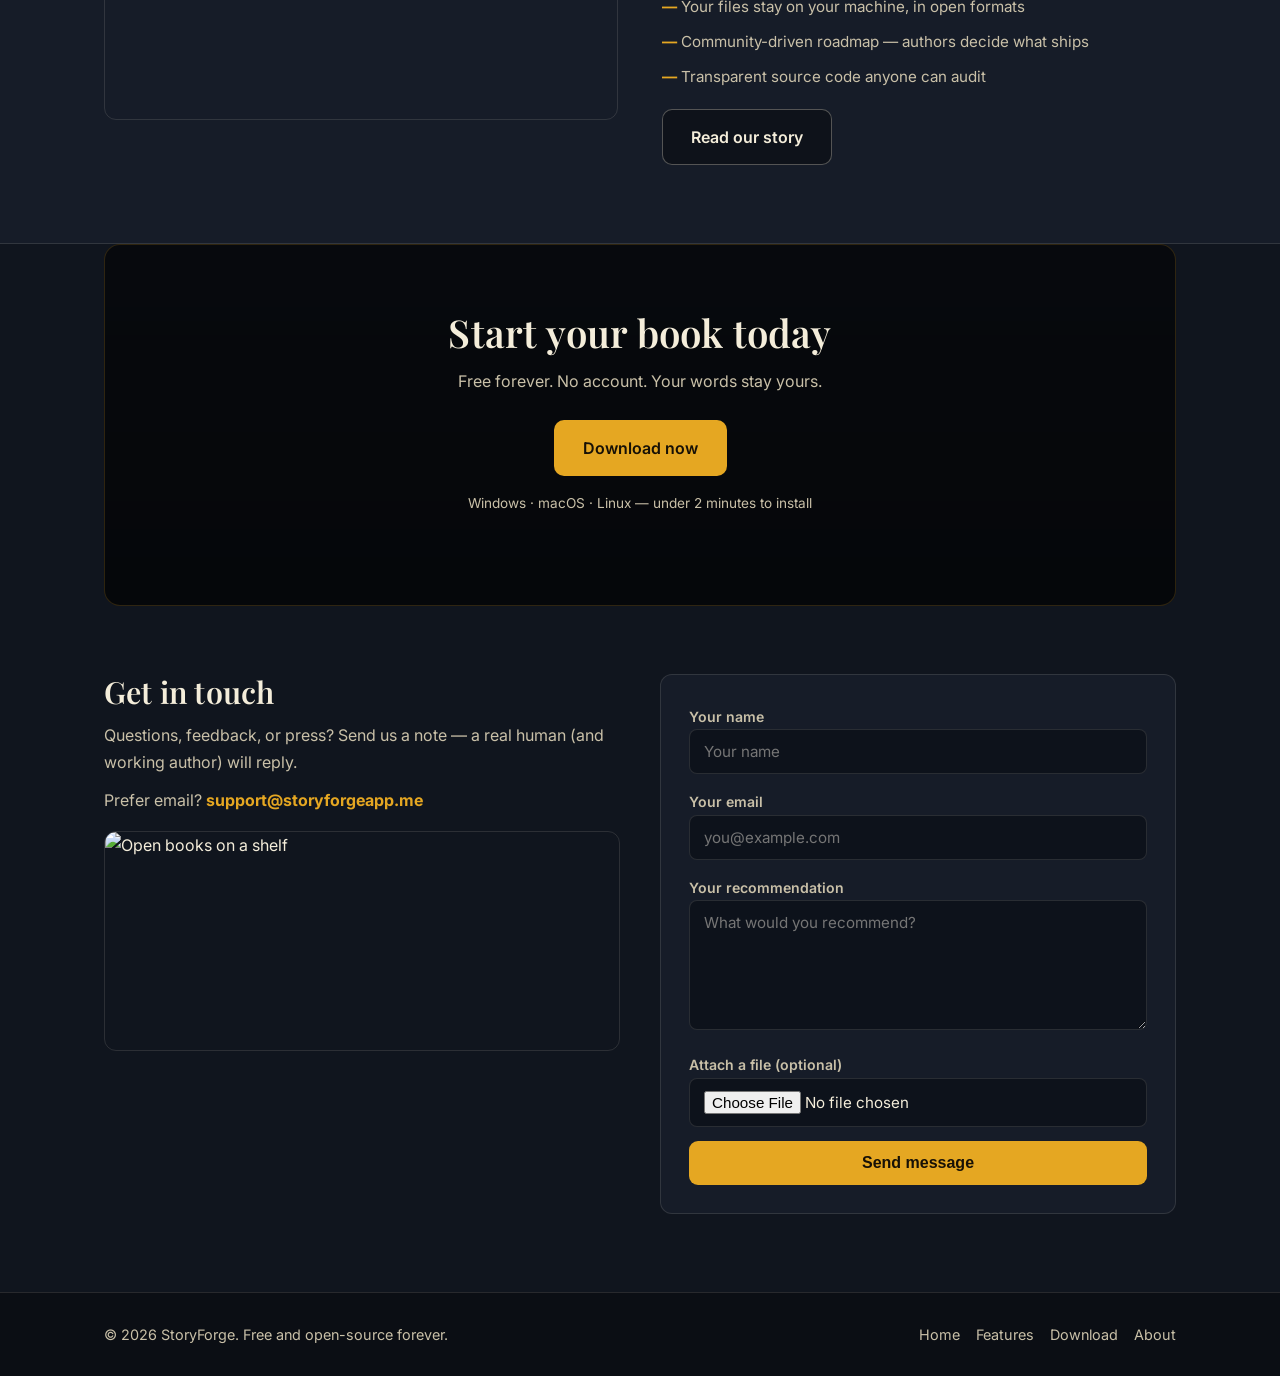
==== commit c4eb5191: "Update index.html" ====
--- a/index.html
+++ b/index.html
@@ -118,21 +118,53 @@
       <p>Prefer email? <strong style="color:var(--gold)">support@storyforgeapp.me</strong></p>
       <img src="https://images.unsplash.com/photo-1512820790803-83ca734da794?q=80&w=1400&auto=format&fit=crop" alt="Open books on a shelf" style="border-radius:12px;border:1px solid var(--line2);margin-top:18px;height:220px;width:100%;object-fit:cover">
     </div>
-    <form class="contact" action="mailto:support@storyforgeapp.me" method="post" enctype="text/plain">
-      <div>
-        <label for="name">Name</label>
-        <input id="name" name="name" type="text" placeholder="Your name" required>
-      </div>
-      <div>
-        <label for="email">Email</label>
-        <input id="email" name="email" type="email" placeholder="you@example.com" required>
-      </div>
-      <div>
-        <label for="message">Message</label>
-        <textarea id="message" name="message" placeholder="How can we help?" required></textarea>
-      </div>
-      <button class="submit" type="submit">Send message</button>
-    </form>
+<form
+  class="contact"
+  action="https://formspree.io/f/moedbrvk"
+  method="POST"
+  enctype="multipart/form-data"
+>
+  <div>
+    <label for="name">Your name</label>
+    <input
+      id="name"
+      name="name"
+      type="text"
+      placeholder="Your name"
+      autocomplete="name"
+      required
+    >
+  </div>
+
+  <div>
+    <label for="email">Your email</label>
+    <input
+      id="email"
+      name="email"
+      type="email"
+      placeholder="you@example.com"
+      autocomplete="email"
+      required
+    >
+  </div>
+
+  <div>
+    <label for="recommendation">Your recommendation</label>
+    <textarea
+      id="recommendation"
+      name="recommendation"
+      placeholder="What would you recommend?"
+      required
+    ></textarea>
+  </div>
+
+  <div>
+    <label for="upload">Attach a file (optional)</label>
+    <input id="upload" name="upload" type="file">
+  </div>
+
+  <button class="submit" type="submit">Send message</button>
+</form>
   </div>
 </section>
 
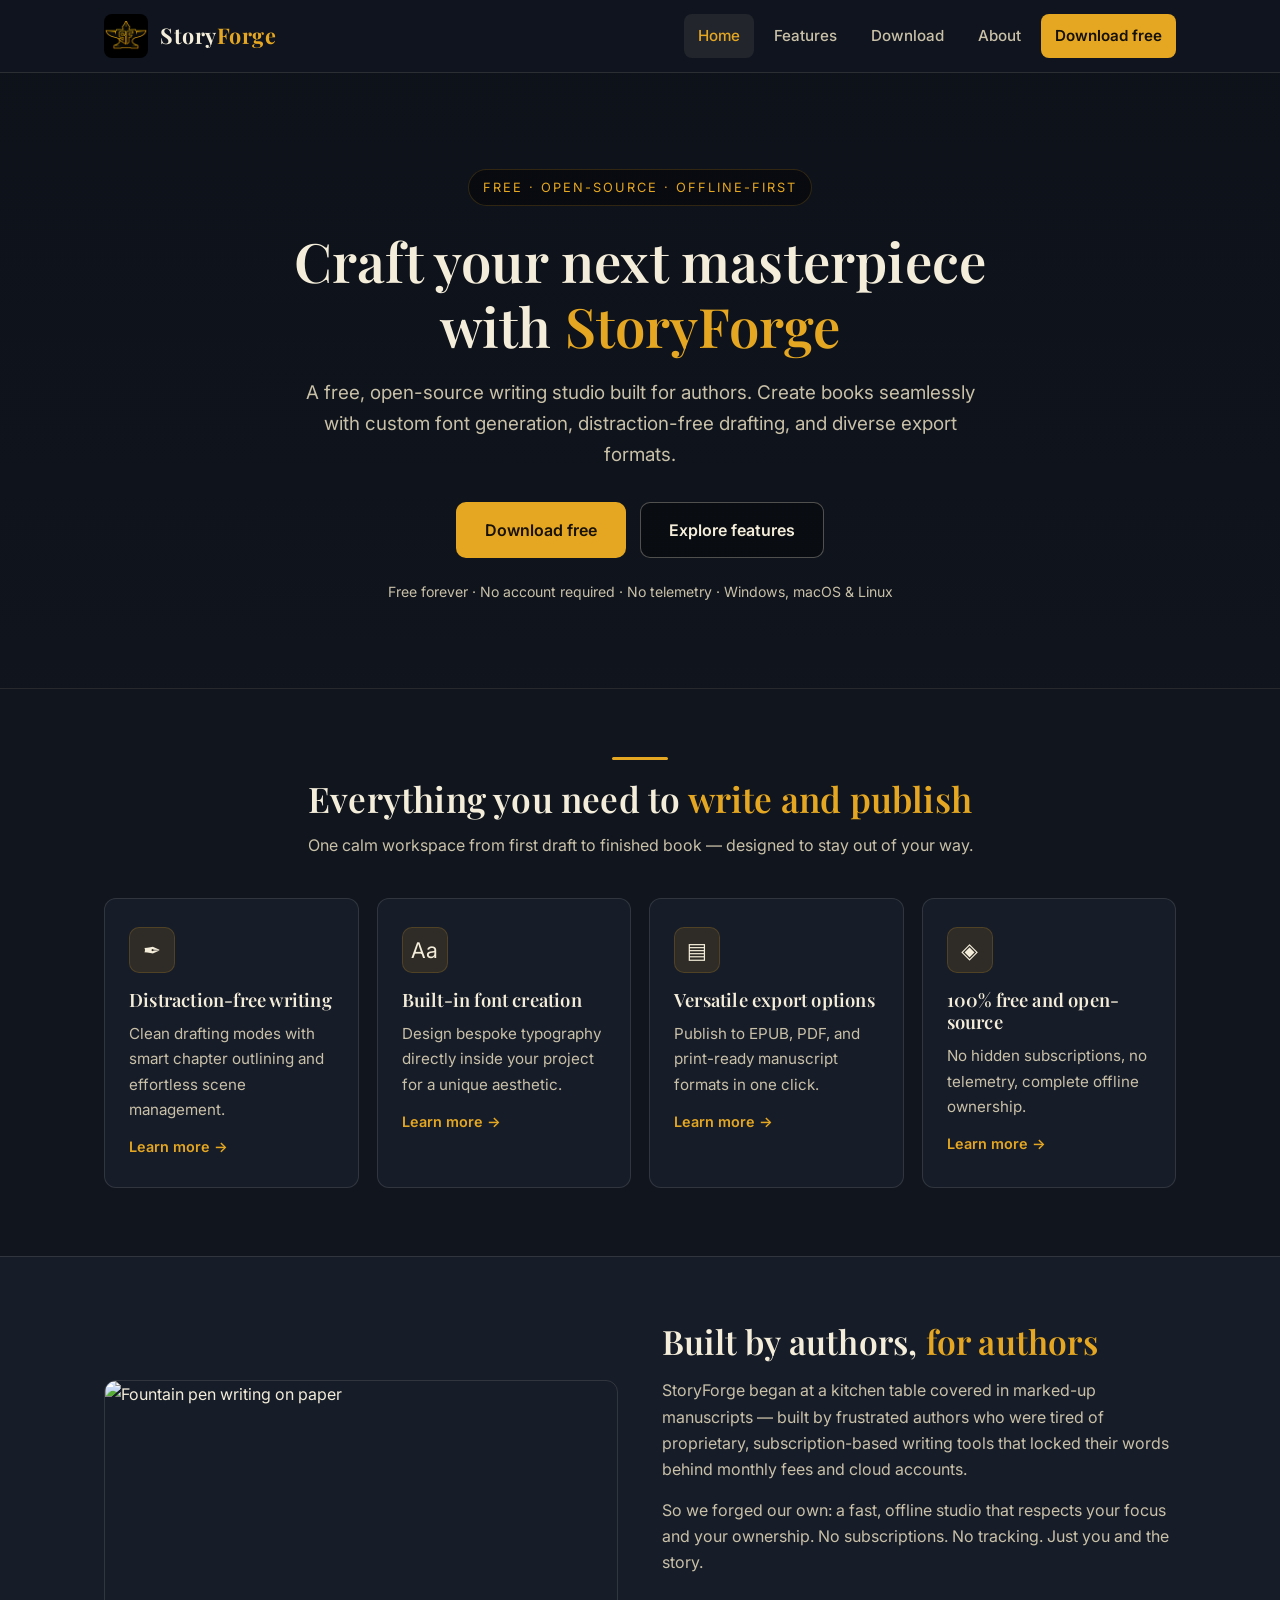
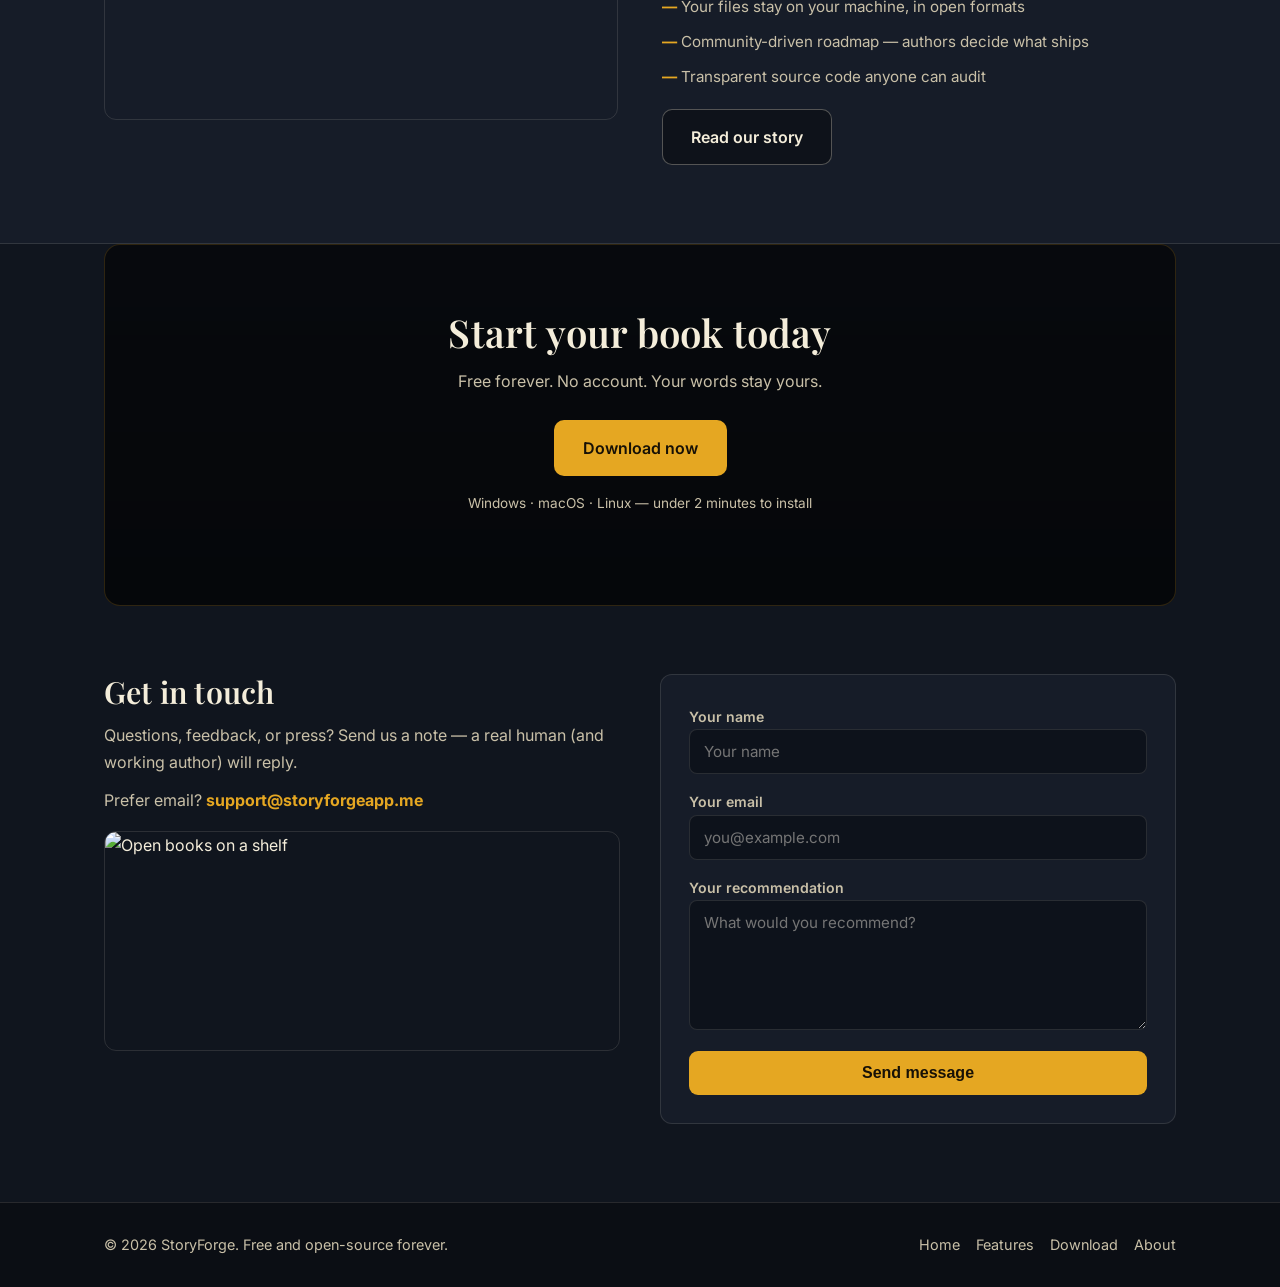
==== commit 560910c3: "Update index.html" ====
--- a/index.html
+++ b/index.html
@@ -158,11 +158,6 @@
     ></textarea>
   </div>
 
-  <div>
-    <label for="upload">Attach a file (optional)</label>
-    <input id="upload" name="upload" type="file">
-  </div>
-
   <button class="submit" type="submit">Send message</button>
 </form>
   </div>
